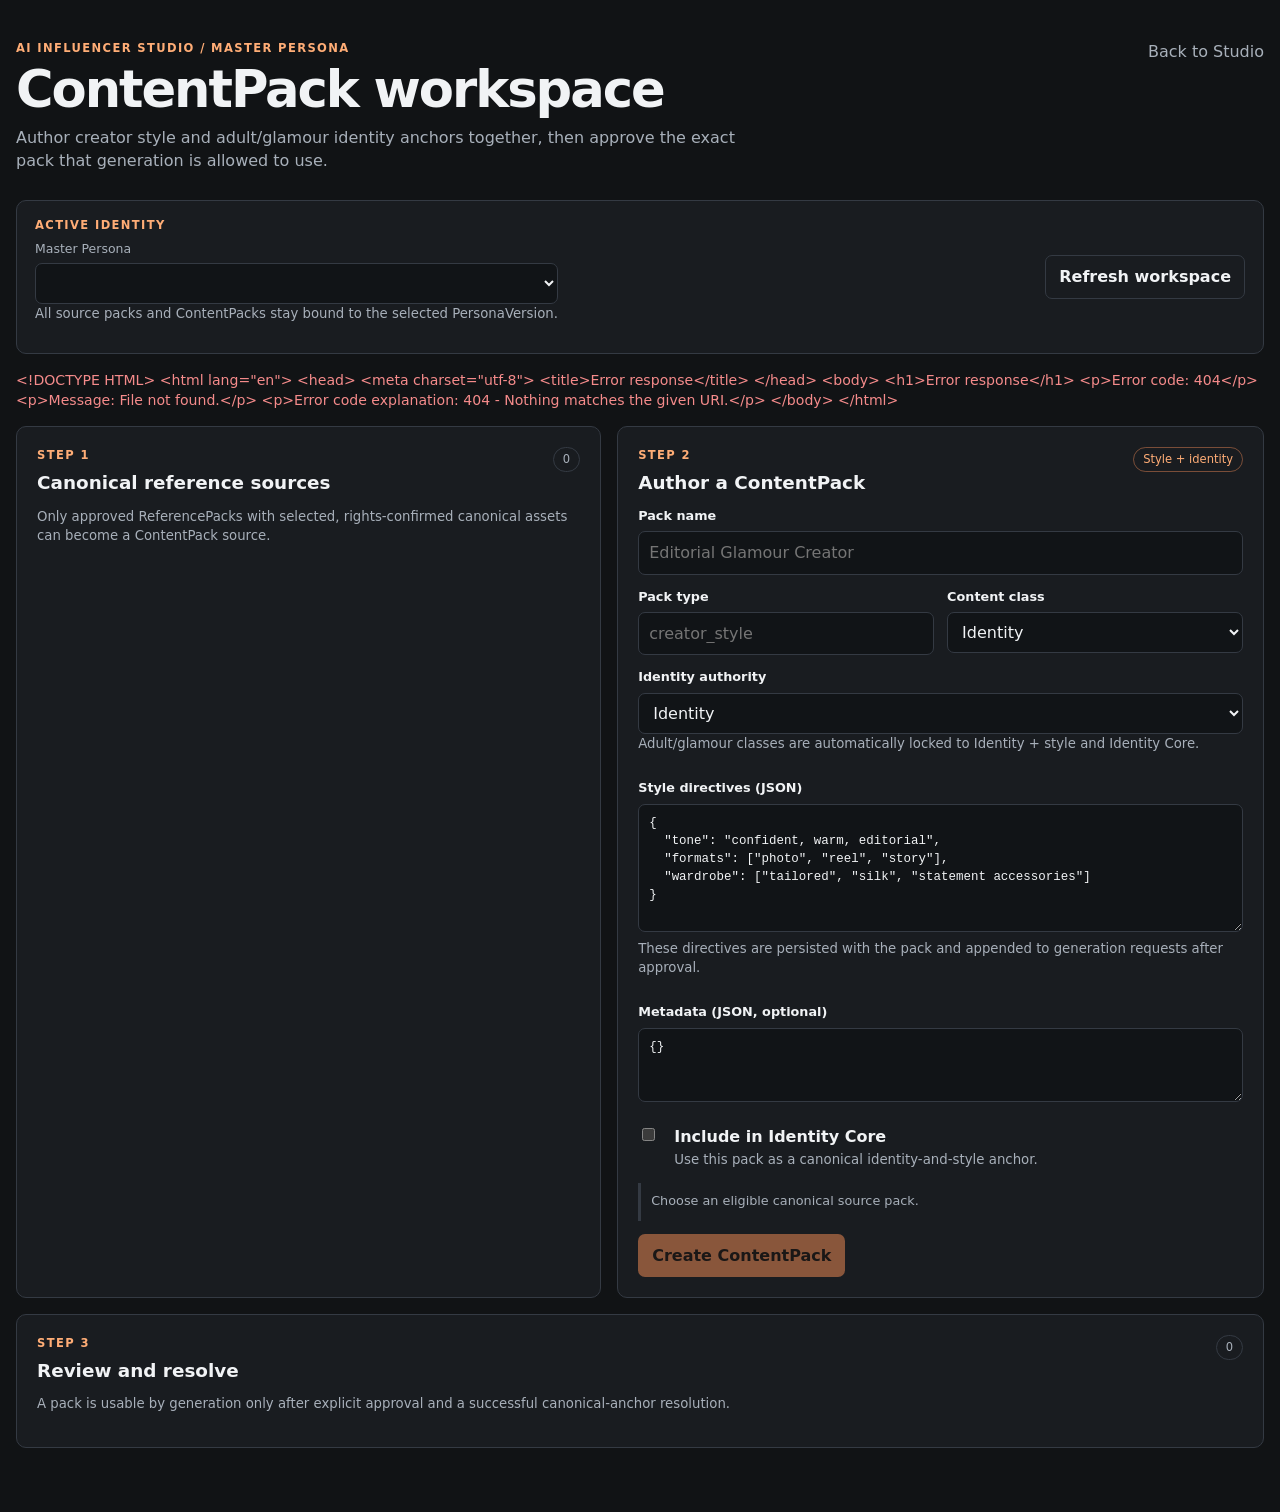
==== static/content_packs.html @ 0f3165c6 "phase 2: add ContentPack authoring workspace" ====
<!doctype html>
<html lang="en">
<head>
  <meta charset="utf-8">
  <meta name="viewport" content="width=device-width, initial-scale=1">
  <meta name="description" content="Create, review, and resolve Master Persona ContentPacks from canonical identity anchors.">
  <title>Master Persona · ContentPacks</title>
  <link rel="stylesheet" href="/static/content_packs.css">
</head>
<body>
  <main class="shell">
    <header class="page-header">
      <div>
        <p class="eyebrow">AI Influencer Studio / Master Persona</p>
        <h1>ContentPack workspace</h1>
        <p class="lede">Author creator style and adult/glamour identity anchors together, then approve the exact pack that generation is allowed to use.</p>
      </div>
      <a class="quiet-link" href="/">Back to Studio</a>
    </header>

    <section class="control-bar" aria-labelledby="persona-heading">
      <div>
        <p class="eyebrow" id="persona-heading">Active identity</p>
        <label for="persona-select">Master Persona</label>
        <select id="persona-select" aria-describedby="persona-help"></select>
        <p class="helper" id="persona-help">All source packs and ContentPacks stay bound to the selected PersonaVersion.</p>
      </div>
      <button class="button secondary" id="refresh-button" type="button">Refresh workspace</button>
    </section>

    <div id="status" class="status" role="status" aria-live="polite">Loading Master Personas…</div>

    <section class="workspace-grid">
      <div class="panel" aria-labelledby="sources-heading">
        <div class="panel-heading">
          <div>
            <p class="eyebrow">Step 1</p>
            <h2 id="sources-heading">Canonical reference sources</h2>
          </div>
          <span class="count" id="source-count">0</span>
        </div>
        <p class="helper">Only approved ReferencePacks with selected, rights-confirmed canonical assets can become a ContentPack source.</p>
        <div id="reference-packs" class="card-list" role="list"></div>
      </div>

      <div class="panel" aria-labelledby="author-heading">
        <div class="panel-heading">
          <div>
            <p class="eyebrow">Step 2</p>
            <h2 id="author-heading">Author a ContentPack</h2>
          </div>
          <span class="authority-note">Style + identity</span>
        </div>
        <form id="content-pack-form" novalidate>
          <div class="form-grid">
            <div class="field full">
              <label for="pack-name">Pack name</label>
              <input id="pack-name" name="name" type="text" maxlength="120" placeholder="Editorial Glamour Creator" required>
            </div>
            <div class="field">
              <label for="pack-type">Pack type</label>
              <input id="pack-type" name="pack_type" type="text" maxlength="80" placeholder="creator_style" required>
            </div>
            <div class="field">
              <label for="content-class">Content class</label>
              <select id="content-class" name="content_class">
                <option value="identity">Identity</option>
                <option value="creator_style">Creator style</option>
                <option value="lifestyle">Lifestyle</option>
                <option value="fashion">Fashion</option>
                <option value="brand_content">Brand content</option>
                <option value="adult_glamour">Adult / glamour</option>
                <option value="lingerie">Lingerie</option>
                <option value="boudoir">Boudoir</option>
                <option value="nude_editorial">Nude editorial</option>
              </select>
            </div>
            <div class="field full">
              <label for="identity-authority">Identity authority</label>
              <select id="identity-authority" name="identity_authority">
                <option value="identity">Identity</option>
                <option value="style">Style</option>
                <option value="identity_and_style">Identity + style</option>
              </select>
              <p class="helper">Adult/glamour classes are automatically locked to Identity + style and Identity Core.</p>
            </div>
            <div class="field full">
              <label for="style-json">Style directives (JSON)</label>
              <textarea id="style-json" name="style" rows="6">{
  "tone": "confident, warm, editorial",
  "formats": ["photo", "reel", "story"],
  "wardrobe": ["tailored", "silk", "statement accessories"]
}</textarea>
              <p class="helper">These directives are persisted with the pack and appended to generation requests after approval.</p>
            </div>
            <div class="field full">
              <label for="metadata-json">Metadata (JSON, optional)</label>
              <textarea id="metadata-json" name="metadata" rows="3" placeholder='{"audience":"adult subscribers","disclosure":"fictional AI persona"}'>{}</textarea>
            </div>
          </div>
          <label class="check-row" for="identity-core">
            <input id="identity-core" name="identity_core" type="checkbox">
            <span><strong>Include in Identity Core</strong><small>Use this pack as a canonical identity-and-style anchor.</small></span>
          </label>
          <div class="selected-source" id="selected-source">Choose an eligible canonical source pack.</div>
          <button class="button primary" id="create-button" type="submit" disabled>Create ContentPack</button>
        </form>
      </div>
    </section>

    <section class="panel" aria-labelledby="packs-heading">
      <div class="panel-heading">
        <div>
          <p class="eyebrow">Step 3</p>
          <h2 id="packs-heading">Review and resolve</h2>
        </div>
        <span class="count" id="pack-count">0</span>
      </div>
      <p class="helper">A pack is usable by generation only after explicit approval and a successful canonical-anchor resolution.</p>
      <div id="content-packs" class="pack-grid" role="list"></div>
      <article id="resolution" class="resolution" hidden aria-labelledby="resolution-heading"></article>
    </section>
  </main>
  <script type="module" src="/static/content_packs.js"></script>
</body>
</html>
---- static/content_packs.css ----
:root {
  color-scheme: dark;
  --bg: #111315;
  --surface: #191c20;
  --surface-raised: #20242a;
  --border: #343a43;
  --text: #f1f3f5;
  --muted: #a8b0ba;
  --accent: #f08b55;
  --accent-strong: #ffad76;
  --success: #6ed7a0;
  --warning: #f5c365;
  --danger: #f58b8b;
  --radius: 10px;
  font-family: Inter, ui-sans-serif, system-ui, -apple-system, BlinkMacSystemFont, "Segoe UI", sans-serif;
}

* { box-sizing: border-box; }
body { margin: 0; background: var(--bg); color: var(--text); line-height: 1.45; }
button, input, select, textarea { font: inherit; }
button, select, input, textarea { border-radius: 7px; }
button { cursor: pointer; }
button:disabled { cursor: not-allowed; opacity: .52; }
:focus-visible { outline: 3px solid var(--accent-strong); outline-offset: 2px; }

.shell { width: min(1440px, calc(100% - 32px)); margin: 0 auto; padding: 40px 0 64px; }
.page-header, .control-bar, .panel-heading, .card-top, .card-actions, .check-row { display: flex; align-items: center; justify-content: space-between; gap: 16px; }
.page-header { align-items: flex-start; margin-bottom: 28px; }
.eyebrow { margin: 0 0 6px; color: var(--accent-strong); font-size: .72rem; font-weight: 750; letter-spacing: .12em; text-transform: uppercase; }
h1, h2, h3, p { margin-top: 0; }
h1 { margin-bottom: 10px; font-size: clamp(2rem, 4vw, 3.4rem); letter-spacing: -.04em; line-height: 1.04; }
h2 { margin-bottom: 0; font-size: 1.15rem; }
h3 { margin-bottom: 5px; font-size: 1rem; }
.lede { max-width: 760px; margin-bottom: 0; color: var(--muted); font-size: 1rem; }
.quiet-link { color: var(--muted); text-decoration: none; }
.quiet-link:hover { color: var(--text); }
.control-bar, .panel { border: 1px solid var(--border); background: var(--surface); border-radius: var(--radius); }
.control-bar { margin-bottom: 16px; padding: 16px 18px; }
.control-bar label { display: block; margin-bottom: 5px; color: var(--muted); font-size: .78rem; }
.control-bar select { min-width: min(440px, 70vw); }
.panel { padding: 20px; }
.panel-heading { align-items: flex-start; margin-bottom: 10px; }
.workspace-grid { display: grid; grid-template-columns: minmax(0, .95fr) minmax(0, 1.05fr); gap: 16px; margin: 16px 0; }
.helper { color: var(--muted); font-size: .83rem; }
.status { min-height: 24px; margin: 8px 0 12px; color: var(--muted); font-size: .88rem; }
.status.error { color: var(--danger); }
.status.success { color: var(--success); }
.count, .authority-note, .badge { display: inline-flex; align-items: center; border: 1px solid var(--border); border-radius: 999px; padding: 3px 9px; color: var(--muted); font-size: .72rem; white-space: nowrap; }
.authority-note { color: var(--accent-strong); border-color: rgba(240, 139, 85, .45); }
.card-list, .pack-grid { display: grid; gap: 10px; }
.pack-grid { grid-template-columns: repeat(auto-fit, minmax(270px, 1fr)); }
.card { border: 1px solid var(--border); border-radius: 8px; background: var(--surface-raised); padding: 13px; }
.card.selected { border-color: var(--accent); box-shadow: 0 0 0 1px rgba(240, 139, 85, .18); }
.card-top { align-items: flex-start; }
.card h3 { overflow-wrap: anywhere; }
.card-meta { display: flex; flex-wrap: wrap; gap: 6px; margin: 9px 0; }
.badge.approved { color: var(--success); border-color: rgba(110, 215, 160, .45); }
.badge.pending { color: var(--warning); border-color: rgba(245, 195, 101, .45); }
.badge.rejected { color: var(--danger); border-color: rgba(245, 139, 139, .45); }
.badge.core { color: var(--accent-strong); border-color: rgba(240, 139, 85, .45); }
.card p { margin-bottom: 8px; color: var(--muted); font-size: .82rem; }
.button { border: 1px solid transparent; padding: 9px 13px; color: var(--text); font-weight: 700; }
.button.primary { background: var(--accent); color: #1c130e; }
.button.primary:hover { background: var(--accent-strong); }
.button.secondary { border-color: var(--border); background: transparent; }
.button.secondary:hover { border-color: var(--accent); }
.button.danger { border-color: rgba(245, 139, 139, .5); background: transparent; color: var(--danger); }
.button.small { padding: 6px 9px; font-size: .78rem; }
.card-actions { justify-content: flex-start; flex-wrap: wrap; }
.form-grid { display: grid; grid-template-columns: 1fr 1fr; gap: 13px; }
.field { min-width: 0; }
.field.full { grid-column: 1 / -1; }
.field label { display: block; margin-bottom: 6px; font-size: .8rem; font-weight: 700; }
input, select, textarea { width: 100%; border: 1px solid var(--border); background: #111417; color: var(--text); padding: 9px 10px; }
textarea { resize: vertical; font-family: ui-monospace, SFMono-Regular, Menlo, monospace; font-size: .78rem; }
.check-row { justify-content: flex-start; align-items: flex-start; margin: 17px 0 13px; }
.check-row input { width: auto; margin-top: 3px; accent-color: var(--accent); }
.check-row span { display: grid; gap: 2px; }
.check-row small { color: var(--muted); }
.selected-source { min-height: 38px; margin: 10px 0 13px; padding: 9px 10px; border-left: 3px solid var(--border); color: var(--muted); font-size: .8rem; }
.selected-source.ready { border-color: var(--success); color: var(--text); }
.empty { padding: 24px 12px; border: 1px dashed var(--border); color: var(--muted); text-align: center; }
.resolution { margin-top: 16px; padding: 16px; border-left: 3px solid var(--success); background: rgba(110, 215, 160, .06); }
.resolution pre { overflow: auto; margin: 10px 0 0; color: #dce8df; font-size: .76rem; white-space: pre-wrap; }
.anchor-list { display: flex; flex-wrap: wrap; gap: 10px; margin-top: 10px; }
.anchor-list img { width: 72px; height: 92px; border: 1px solid var(--border); border-radius: 6px; object-fit: cover; }

@media (max-width: 820px) {
  .shell { width: min(100% - 20px, 680px); padding-top: 24px; }
  .page-header, .control-bar { align-items: flex-start; flex-direction: column; }
  .control-bar select { min-width: 0; }
  .workspace-grid { grid-template-columns: 1fr; }
}

@media (max-width: 480px) {
  .shell { width: calc(100% - 16px); }
  .panel { padding: 15px; }
  .form-grid { grid-template-columns: 1fr; }
  .field.full { grid-column: auto; }
  .page-header h1 { font-size: 2.2rem; }
}
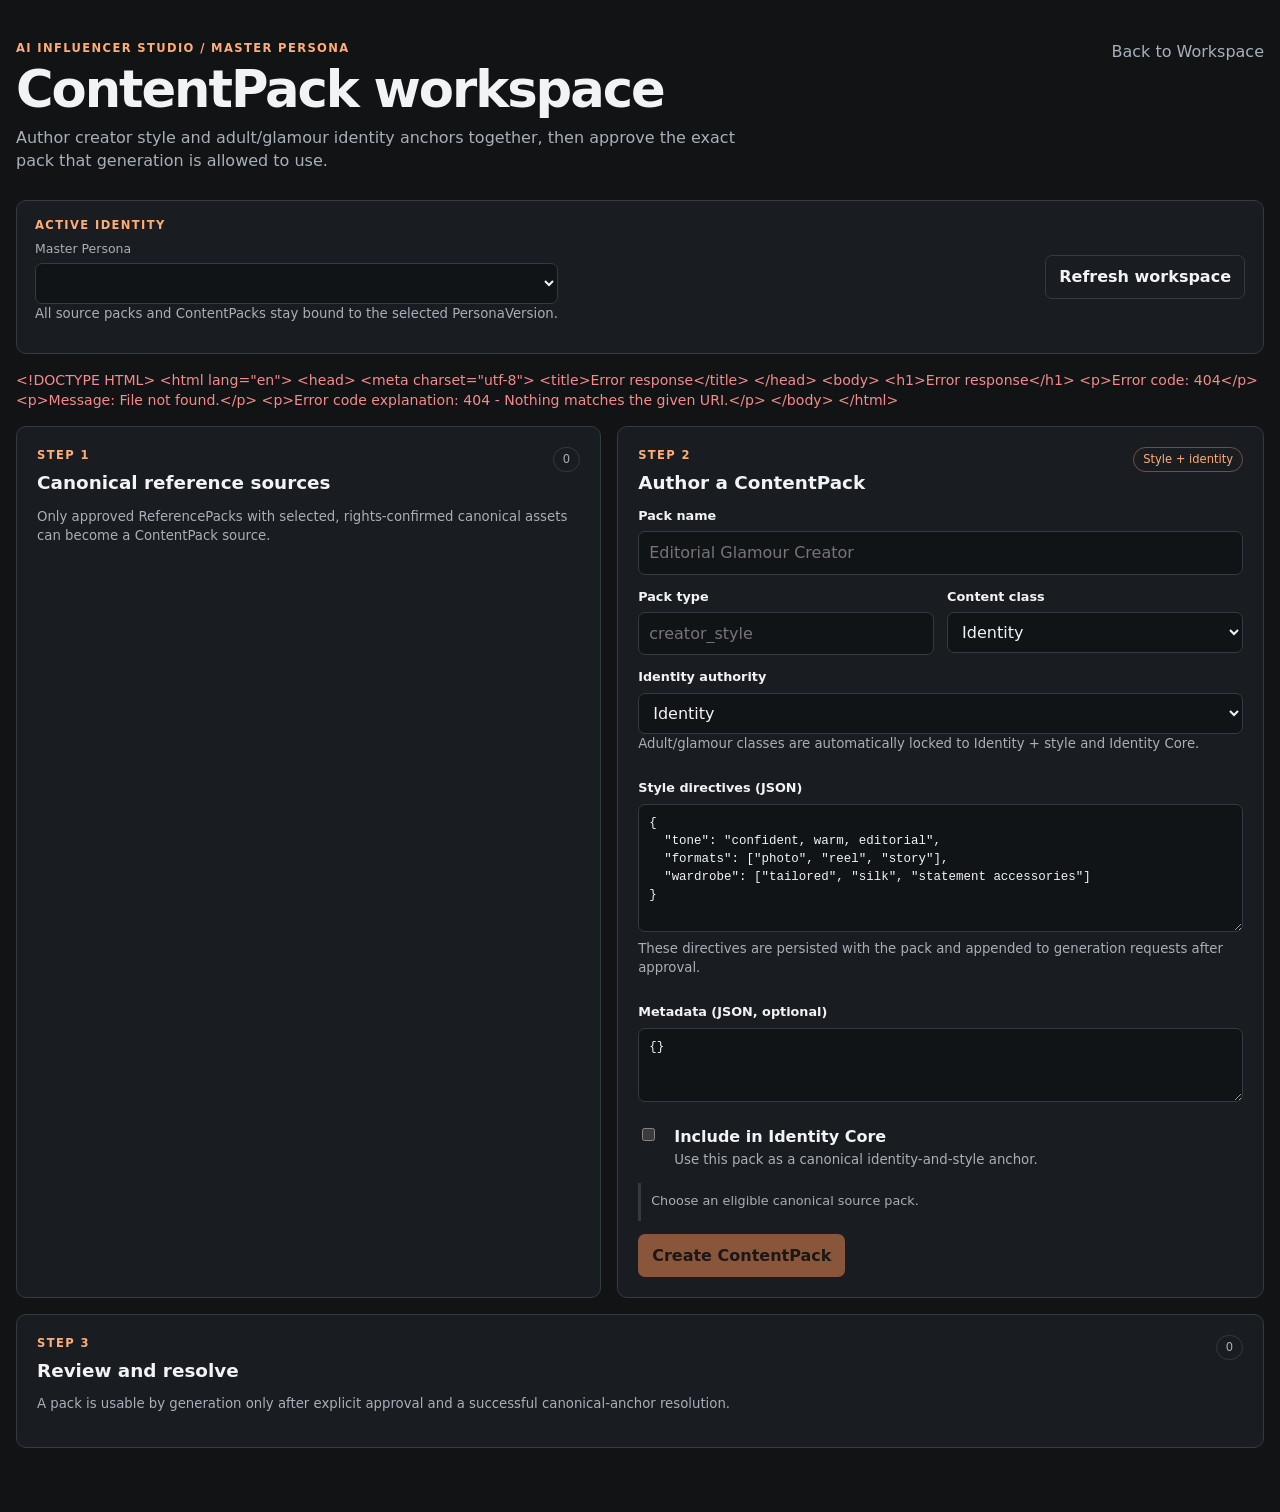
==== commit 074a52ce: "phase 2: add canonical frontend workspace" ====
--- a/static/content_packs.html
+++ b/static/content_packs.html
@@ -15,7 +15,7 @@
         <h1>ContentPack workspace</h1>
         <p class="lede">Author creator style and adult/glamour identity anchors together, then approve the exact pack that generation is allowed to use.</p>
       </div>
-      <a class="quiet-link" href="/">Back to Studio</a>
+      <a class="quiet-link" href="/workspace">Back to Workspace</a>
     </header>
 
     <section class="control-bar" aria-labelledby="persona-heading">
